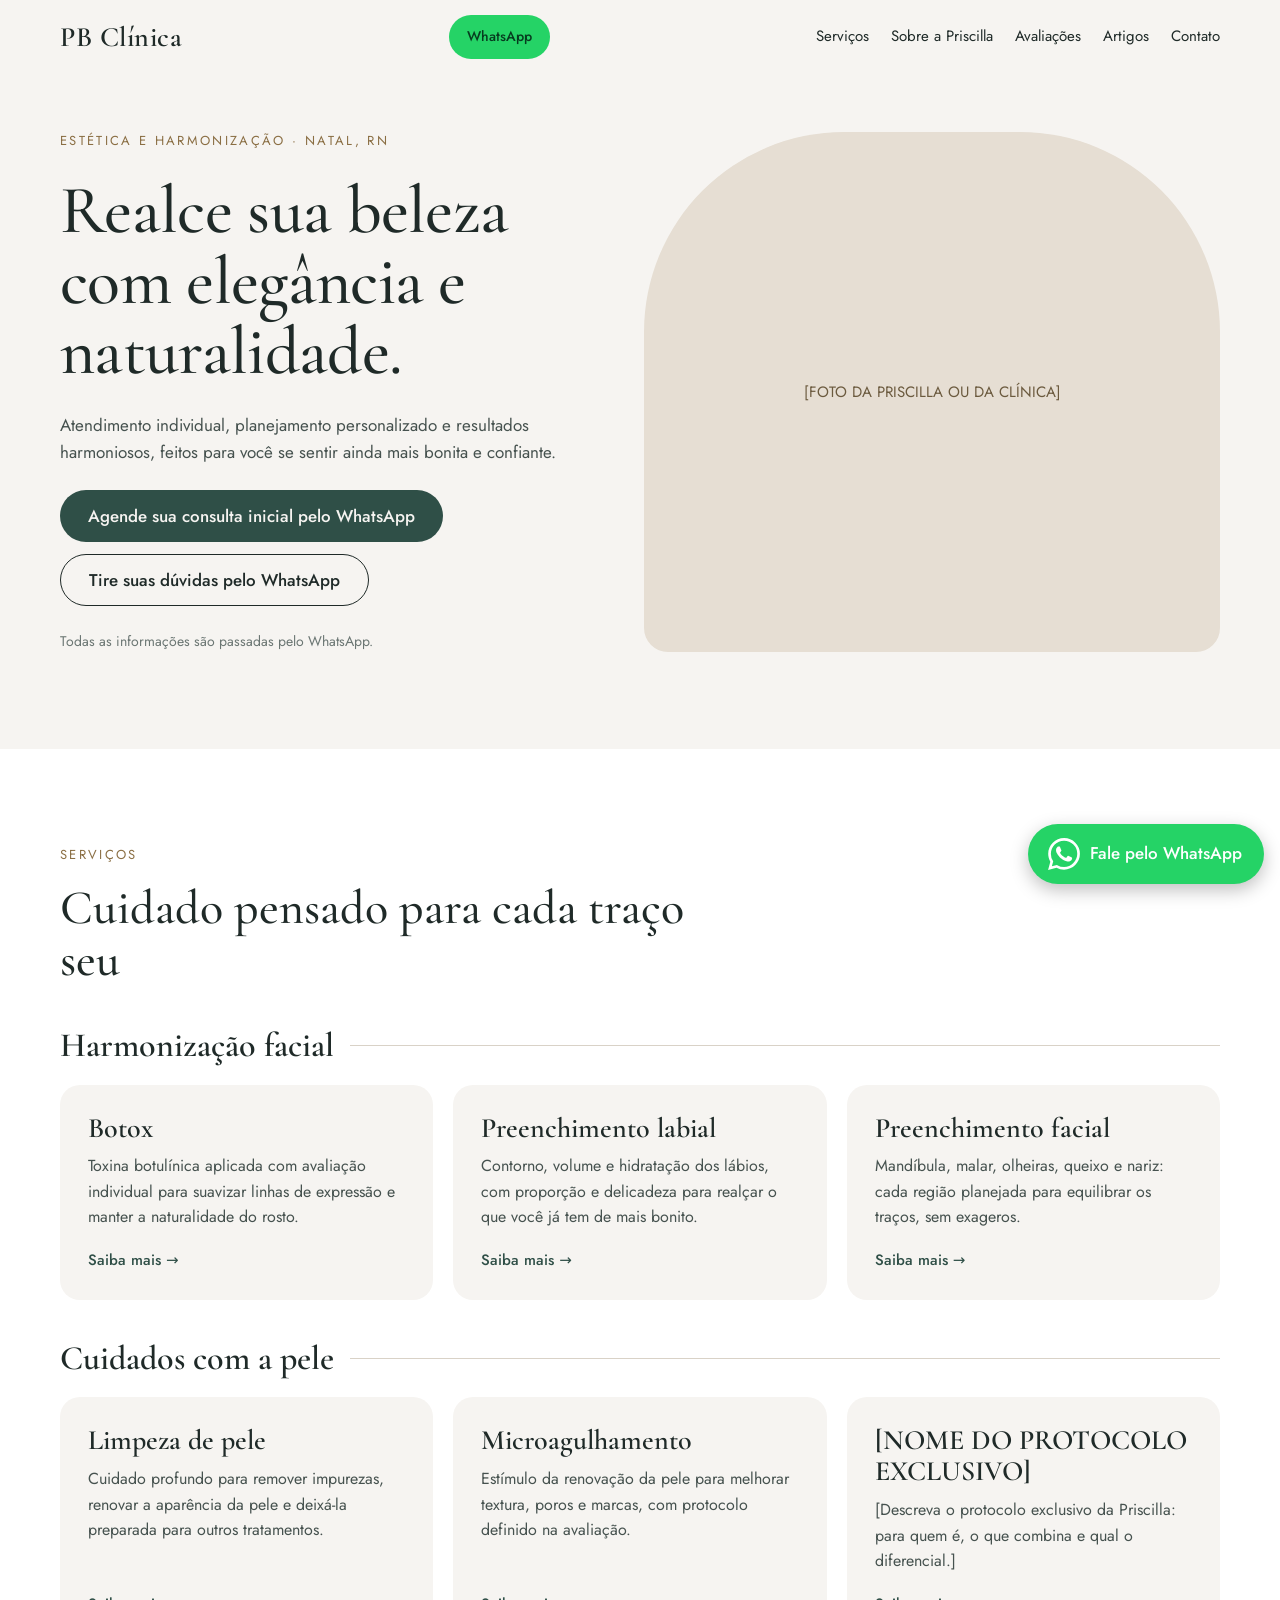
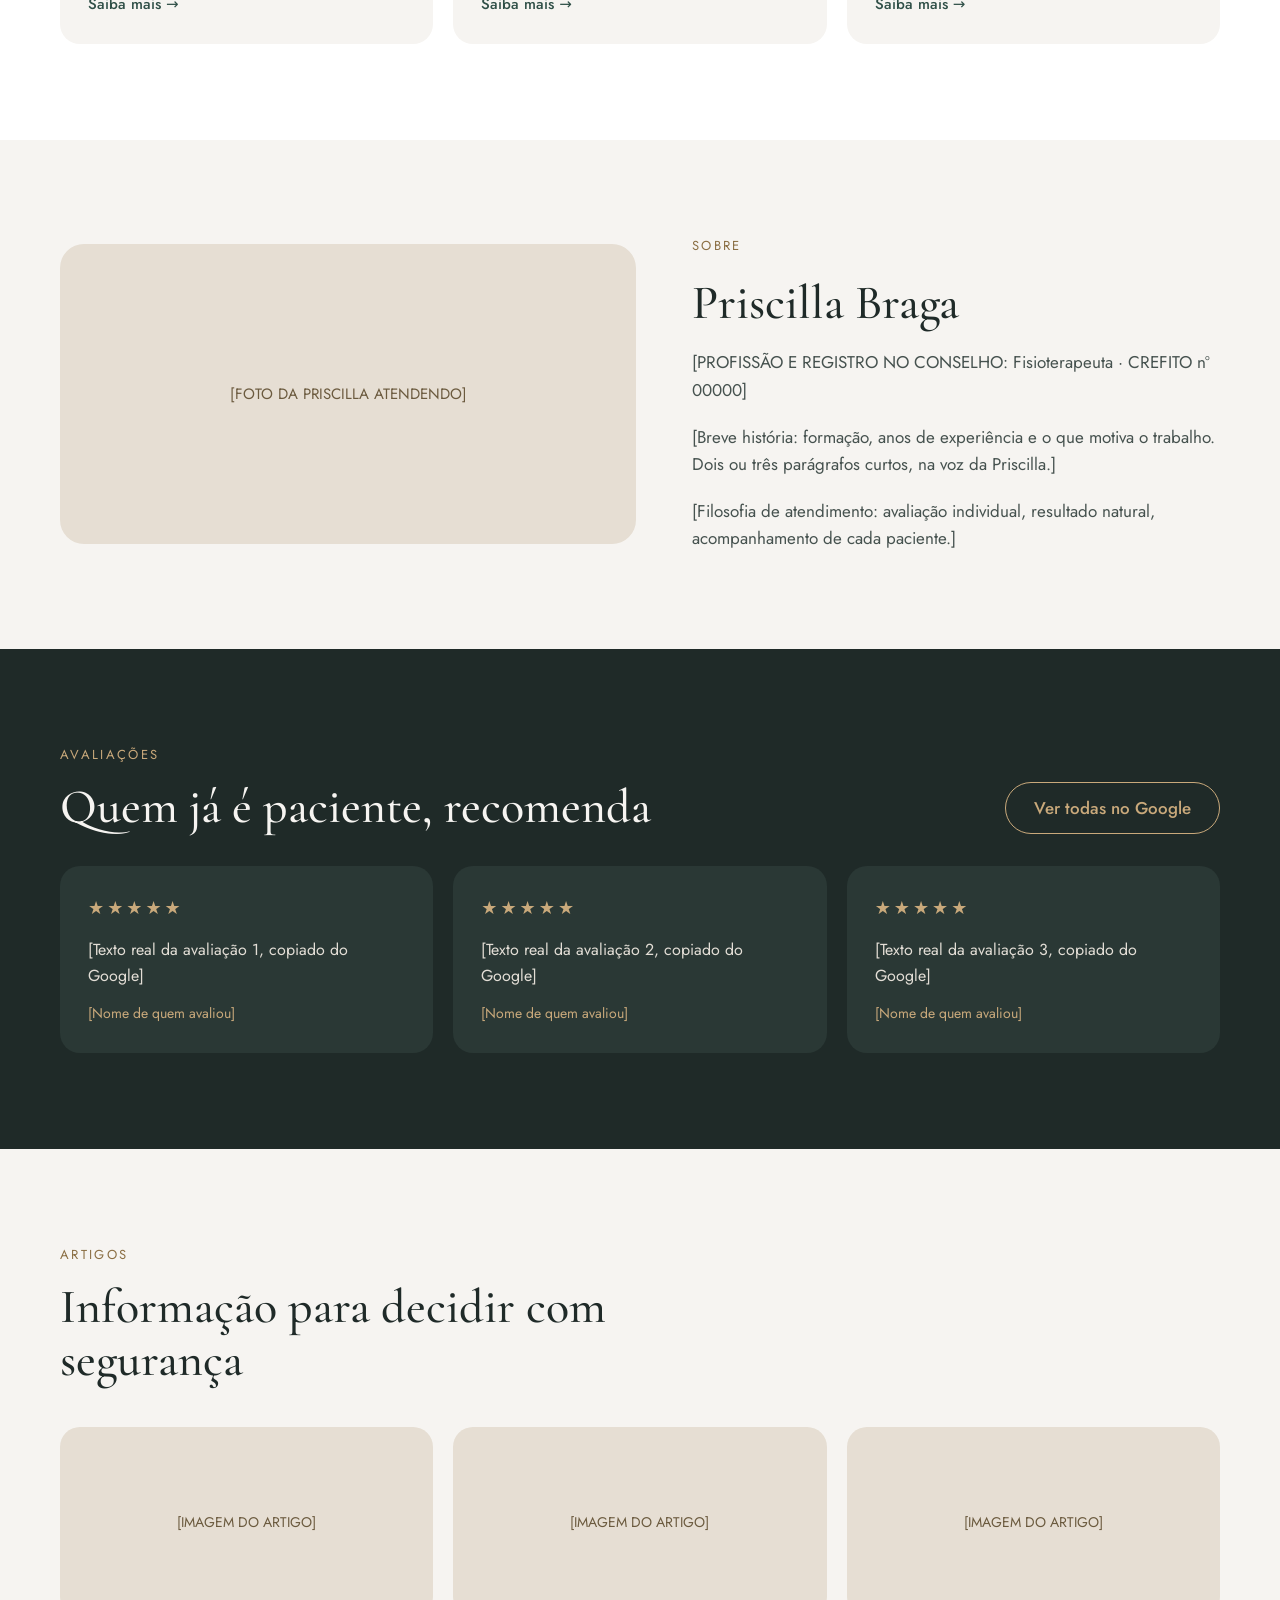
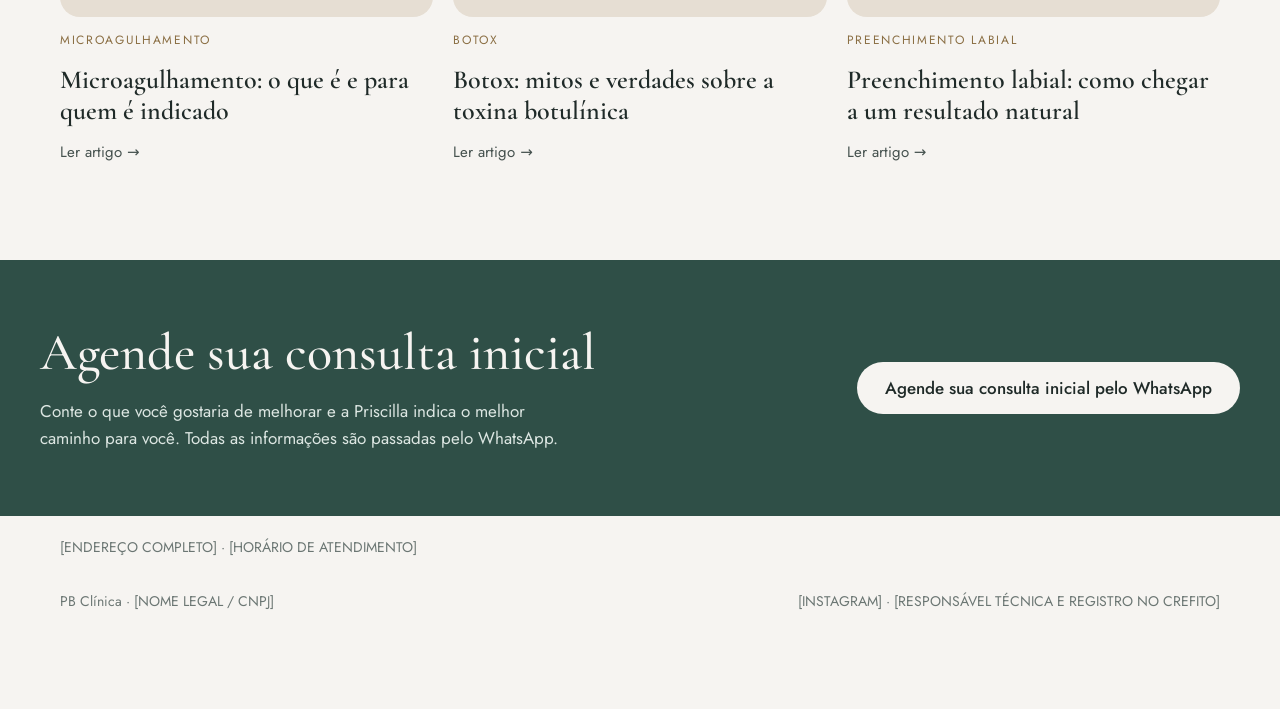
==== index.html @ 1fe09790 "Add files via upload" ====
<!doctype html>
<html lang="pt-BR">
<head>
<meta charset="utf-8">
<meta name="viewport" content="width=device-width, initial-scale=1">
<title>PB Clínica | Estética e harmonização</title>
<meta name="description" content="PB Clínica: botox, preenchimento labial, limpeza de pele, microagulhamento e protocolos exclusivos, com avaliação individual e resultados naturais.">
<meta name="robots" content="noindex, nofollow"><!-- REMOVER na hora de colocar o site no ar -->
<meta name="theme-color" content="#F6F4F1">
<link rel="preconnect" href="https://fonts.googleapis.com">
<link rel="preconnect" href="https://fonts.gstatic.com" crossorigin>
<link href="https://fonts.googleapis.com/css2?family=Cormorant+Garamond:wght@500;600&family=Jost:wght@400;500&display=swap" rel="stylesheet">
<link rel="stylesheet" href="style.css">
</head>
<body>
<header class="site-header"><div class="header-in">
<a class="logo" href="index.html">PB Clínica</a>
<a class="btn btn-wa header-wa" href="https://wa.me/5584987980008?text=Ol%C3%A1%21%20Vim%20pelo%20site%20da%20PB%20Cl%C3%ADnica%20e%20gostaria%20de%20saber%20mais%20sobre%20os%20procedimentos." target="_blank" rel="noopener">WhatsApp</a>
<nav class="nav" aria-label="Principal">
<a href="index.html#servicos">Serviços</a>
<a href="index.html#sobre">Sobre a Priscilla</a>
<a href="index.html#avaliacoes">Avaliações</a>
<a href="index.html#artigos">Artigos</a>
<a href="index.html#contato">Contato</a>
</nav>
</div></header>
<main>
<section class="hero" id="inicio"><div class="wrap hero-grid">
<div class="stack" style="gap:24px">
<div class="eyebrow">Estética e harmonização · Natal, RN</div>
<h1>Realce sua beleza com elegância e naturalidade.</h1>
<p class="lead">Atendimento individual, planejamento personalizado e resultados harmoniosos, feitos para você se sentir ainda mais bonita e confiante.</p>
<div class="btn-row">
<a class="btn btn-primary" href="https://wa.me/5584987980008?text=Ol%C3%A1%21%20Vim%20pelo%20site%20da%20PB%20Cl%C3%ADnica%20e%20gostaria%20de%20agendar%20minha%20consulta%20inicial." target="_blank" rel="noopener">Agende sua consulta inicial pelo WhatsApp</a>
<a class="btn btn-outline" href="https://wa.me/5584987980008?text=Ol%C3%A1%21%20Vim%20pelo%20site%20da%20PB%20Cl%C3%ADnica%20e%20gostaria%20de%20saber%20mais%20sobre%20os%20procedimentos." target="_blank" rel="noopener">Tire suas dúvidas pelo WhatsApp</a>
</div>
<p class="note">Todas as informações são passadas pelo WhatsApp.</p>
</div>
<div class="photo photo-arch">[FOTO DA PRISCILLA OU DA CLÍNICA]</div>
</div></section>

<section class="section services" id="servicos"><div class="wrap">
<div class="stack" style="max-width:640px"><div class="eyebrow">Serviços</div><h2>Cuidado pensado para cada traço seu</h2></div>
<div class="group-title"><h3>Harmonização facial</h3><div class="rule"></div></div>
<div class="cards">
<a class="card" href="servico-botox.html"><h4>Botox</h4><p>Toxina botulínica aplicada com avaliação individual para suavizar linhas de expressão e manter a naturalidade do rosto.</p><span class="more">Saiba mais →</span></a>
<a class="card" href="servico-preenchimento-labial.html"><h4>Preenchimento labial</h4><p>Contorno, volume e hidratação dos lábios, com proporção e delicadeza para realçar o que você já tem de mais bonito.</p><span class="more">Saiba mais →</span></a>
<a class="card" href="servico-preenchimento-facial.html"><h4>Preenchimento facial</h4><p>Mandíbula, malar, olheiras, queixo e nariz: cada região planejada para equilibrar os traços, sem exageros.</p><span class="more">Saiba mais →</span></a>
</div>
<div class="group-title"><h3>Cuidados com a pele</h3><div class="rule"></div></div>
<div class="cards">
<a class="card" href="servico-limpeza-de-pele.html"><h4>Limpeza de pele</h4><p>Cuidado profundo para remover impurezas, renovar a aparência da pele e deixá-la preparada para outros tratamentos.</p><span class="more">Saiba mais →</span></a>
<a class="card" href="servico-microagulhamento.html"><h4>Microagulhamento</h4><p>Estímulo da renovação da pele para melhorar textura, poros e marcas, com protocolo definido na avaliação.</p><span class="more">Saiba mais →</span></a>
<a class="card" href="servico-protocolos-exclusivos.html"><h4>[NOME DO PROTOCOLO EXCLUSIVO]</h4><p>[Descreva o protocolo exclusivo da Priscilla: para quem é, o que combina e qual o diferencial.]</p><span class="more">Saiba mais →</span></a>
</div>
</div></section>

<section class="section about" id="sobre"><div class="wrap about-grid">
<div class="photo photo-box">[FOTO DA PRISCILLA ATENDENDO]</div>
<div class="stack" style="gap:20px">
<div class="eyebrow">Sobre</div>
<h2>Priscilla Braga</h2>
<p>[PROFISSÃO E REGISTRO NO CONSELHO: Fisioterapeuta · CREFITO nº 00000]</p>
<p>[Breve história: formação, anos de experiência e o que motiva o trabalho. Dois ou três parágrafos curtos, na voz da Priscilla.]</p>
<p>[Filosofia de atendimento: avaliação individual, resultado natural, acompanhamento de cada paciente.]</p>
</div>
</div></section>

<section class="section reviews" id="avaliacoes"><div class="wrap">
<div class="rev-head">
<div class="stack" style="max-width:640px"><div class="eyebrow">Avaliações</div><h2>Quem já é paciente, recomenda</h2></div>
<a class="btn btn-gold" href="[LINK DO PERFIL NO GOOGLE]" target="_blank" rel="noopener">Ver todas no Google</a>
</div>
<div class="cards">
<div class="review"><div class="stars" role="img" aria-label="Cinco estrelas">★★★★★</div><p>[Texto real da avaliação 1, copiado do Google]</p><div class="who">[Nome de quem avaliou]</div></div>
<div class="review"><div class="stars" role="img" aria-label="Cinco estrelas">★★★★★</div><p>[Texto real da avaliação 2, copiado do Google]</p><div class="who">[Nome de quem avaliou]</div></div>
<div class="review"><div class="stars" role="img" aria-label="Cinco estrelas">★★★★★</div><p>[Texto real da avaliação 3, copiado do Google]</p><div class="who">[Nome de quem avaliou]</div></div>
</div></div></section>

<section class="section" id="artigos"><div class="wrap">
<div class="stack" style="max-width:640px;margin-bottom:40px"><div class="eyebrow">Artigos</div><h2>Informação para decidir com segurança</h2></div>
<div class="cards">
<a class="article-card" href="artigo-microagulhamento-o-que-e.html"><div class="thumb">[IMAGEM DO ARTIGO]</div><div class="tag">Microagulhamento</div><h3>Microagulhamento: o que é e para quem é indicado</h3><span class="read">Ler artigo →</span></a>
<a class="article-card" href="artigo-botox-mitos-e-verdades.html"><div class="thumb">[IMAGEM DO ARTIGO]</div><div class="tag">Botox</div><h3>Botox: mitos e verdades sobre a toxina botulínica</h3><span class="read">Ler artigo →</span></a>
<a class="article-card" href="artigo-preenchimento-labial-natural.html"><div class="thumb">[IMAGEM DO ARTIGO]</div><div class="tag">Preenchimento labial</div><h3>Preenchimento labial: como chegar a um resultado natural</h3><span class="read">Ler artigo →</span></a>
</div></div></section>
<section class="cta" id="contato"><div class="wrap cta-in">
<div class="stack"><h2>Agende sua consulta inicial</h2><p>Conte o que você gostaria de melhorar e a Priscilla indica o melhor caminho para você. Todas as informações são passadas pelo WhatsApp.</p></div>
<div class="btn-row"><a class="btn btn-light" href="https://wa.me/5584987980008?text=Ol%C3%A1%21%20Vim%20pelo%20site%20da%20PB%20Cl%C3%ADnica%20e%20gostaria%20de%20agendar%20minha%20consulta%20inicial." target="_blank" rel="noopener">Agende sua consulta inicial pelo WhatsApp</a></div>
</div></section>
<div class="wrap" style="padding-top:20px;color:var(--soft);font-size:14px">[ENDEREÇO COMPLETO] · [HORÁRIO DE ATENDIMENTO]</div>
</main>
<footer class="site-footer"><div class="wrap footer-in">
<div>PB Clínica · [NOME LEGAL / CNPJ]</div>
<div>[INSTAGRAM] · [RESPONSÁVEL TÉCNICA E REGISTRO NO CREFITO]</div>
</div></footer>
<a class="wa-float" href="https://wa.me/5584987980008?text=Ol%C3%A1%21%20Vim%20pelo%20site%20da%20PB%20Cl%C3%ADnica%20e%20gostaria%20de%20saber%20mais%20sobre%20os%20procedimentos." target="_blank" rel="noopener" aria-label="Falar com a PB Clínica pelo WhatsApp"><svg viewBox="0 0 24 24" aria-hidden="true"><path d="M17.472 14.382c-.297-.149-1.758-.867-2.03-.967-.273-.099-.471-.148-.67.15-.197.297-.767.966-.94 1.164-.173.199-.347.223-.644.075-.297-.15-1.255-.463-2.39-1.475-.883-.788-1.48-1.761-1.653-2.059-.173-.297-.018-.458.13-.606.134-.133.298-.347.446-.52.149-.174.198-.298.298-.497.099-.198.05-.371-.025-.52-.075-.149-.669-1.612-.916-2.207-.242-.579-.487-.5-.669-.51-.173-.008-.371-.01-.57-.01-.198 0-.52.074-.792.372-.272.297-1.04 1.016-1.04 2.479 0 1.462 1.065 2.875 1.213 3.074.149.198 2.096 3.2 5.077 4.487.709.306 1.262.489 1.694.625.712.227 1.36.195 1.871.118.571-.085 1.758-.719 2.006-1.413.248-.694.248-1.289.173-1.413-.074-.124-.272-.198-.57-.347m-5.421 7.403h-.004a9.87 9.87 0 01-5.031-1.378l-.361-.214-3.741.982.998-3.648-.235-.374a9.86 9.86 0 01-1.51-5.26c.001-5.45 4.436-9.884 9.888-9.884 2.64 0 5.122 1.03 6.988 2.898a9.825 9.825 0 012.893 6.994c-.003 5.45-4.437 9.884-9.885 9.884m8.413-18.297A11.815 11.815 0 0012.05 0C5.495 0 .16 5.335.157 11.892c0 2.096.547 4.142 1.588 5.945L.057 24l6.305-1.654a11.882 11.882 0 005.683 1.448h.005c6.554 0 11.89-5.335 11.893-11.893a11.821 11.821 0 00-3.48-8.413Z"/></svg><span class="wa-label">Fale pelo WhatsApp</span></a>
</body>
</html>
---- style.css ----
:root{
  --bg:#F6F4F1; --ink:#1F2A28; --muted:#46524F; --soft:#6B7673;
  --gold:#8A6E43; --gold-light:#C9A97B; --sand:#E6DED3; --line:#D9D2C7;
  --white:#FFFFFF; --brand:#2F4F47; --dark:#1F2A28; --wa:#25D366; --wa-dark:#128C7E;
  --serif:'Cormorant Garamond',Georgia,serif; --sans:'Jost',system-ui,sans-serif;
}
*{box-sizing:border-box}
html{scroll-behavior:smooth;-webkit-text-size-adjust:100%}
body{margin:0;background:var(--bg);color:var(--ink);font-family:var(--sans);font-size:17px;line-height:1.6}
a{color:inherit;text-decoration:none}
a:hover{opacity:.8}
img{max-width:100%;display:block}
h1,h2,h3,h4{font-family:var(--serif);font-weight:500;margin:0;line-height:1.1}
p{margin:0}
.wrap{max-width:1200px;margin:0 auto;padding:0 20px}
.eyebrow{font-size:13px;letter-spacing:.18em;text-transform:uppercase;color:var(--gold)}
.section{padding:64px 0}
.section h2{font-size:clamp(34px,6vw,48px)}
.stack{display:flex;flex-direction:column;gap:16px}

/* Botões */
.btn{display:inline-flex;align-items:center;justify-content:center;min-height:52px;padding:14px 28px;border-radius:999px;font-weight:500;text-align:center;line-height:1.25}
.btn-primary{background:var(--brand);color:var(--bg)}
.btn-outline{border:1px solid var(--ink)}
.btn-light{background:var(--bg);color:var(--ink)}
.btn-wa{background:var(--wa);color:#073B1F}
.btn-row{display:flex;flex-wrap:wrap;gap:12px}
.btn-row .btn{flex:1 1 240px}

/* Cabeçalho */
.site-header{position:sticky;top:0;z-index:20;background:rgba(246,244,241,.94);backdrop-filter:blur(6px);border-bottom:1px solid transparent}
.header-in{display:flex;flex-wrap:wrap;align-items:center;justify-content:space-between;gap:6px 24px;padding:14px 20px;max-width:1200px;margin:0 auto}
.logo{font-family:var(--serif);font-size:28px;font-weight:600;letter-spacing:.02em}
.nav{display:flex;gap:4px 22px;font-size:15px;overflow-x:auto;white-space:nowrap;width:100%;order:3;padding-bottom:2px}
.nav a{padding:10px 0;display:inline-block}
.header-wa{font-size:14px;min-height:44px;padding:10px 18px}

/* Hero */
.hero{padding:32px 0 64px}
.hero-grid{display:flex;flex-direction:column;gap:36px}
.hero h1{font-size:clamp(42px,10vw,68px);line-height:1.04;letter-spacing:-.01em}
.hero p.lead{color:var(--muted);max-width:520px}
.hero .note{font-size:14px;color:var(--soft)}
.photo{background:var(--sand);color:#6B5A3E;display:flex;align-items:center;justify-content:center;text-align:center;padding:24px;font-size:15px}
.photo-arch{border-radius:200px 200px 24px 24px;min-height:360px}
.photo-box{border-radius:24px;min-height:300px}

/* Serviços */
.services{background:var(--white)}
.group-title{display:flex;align-items:center;gap:16px;margin:40px 0 20px}
.group-title h3{font-size:clamp(26px,5vw,34px);font-weight:600;white-space:nowrap}
.group-title .rule{flex:1;height:1px;background:var(--line)}
.cards{display:grid;grid-template-columns:repeat(auto-fit,minmax(270px,1fr));gap:20px}
.card{background:var(--bg);border-radius:20px;padding:28px;display:flex;flex-direction:column;gap:10px}
.card h4{font-size:28px;font-weight:600}
.card p{color:var(--muted);font-size:16px}
.card .more{margin-top:auto;padding-top:8px;color:var(--brand);font-weight:500;font-size:15px}

/* Sobre */
.about-grid{display:flex;flex-direction:column;gap:32px}
.about p{color:var(--muted)}

/* Avaliações */
.reviews{background:var(--dark);color:var(--bg)}
.reviews .eyebrow{color:var(--gold-light)}
.review{background:#2A3835;border-radius:20px;padding:28px;display:flex;flex-direction:column;gap:14px}
.review p{color:#E3DED6;font-size:16px}
.review .who{font-size:14px;color:var(--gold-light)}
.stars{color:var(--gold-light);letter-spacing:3px;font-size:18px}
.reviews .btn-gold{border:1px solid var(--gold-light);color:var(--gold-light)}
.rev-head{display:flex;flex-wrap:wrap;gap:16px 32px;align-items:flex-end;justify-content:space-between;margin-bottom:32px}

/* Artigos */
.article-card{display:flex;flex-direction:column;gap:14px}
.article-card .thumb{height:190px;border-radius:20px;background:var(--sand);display:flex;align-items:center;justify-content:center;color:#6B5A3E;font-size:14px}
.article-card .tag{font-size:12px;letter-spacing:.14em;text-transform:uppercase;color:var(--gold)}
.article-card h3{font-size:26px;font-weight:600;line-height:1.2}
.article-card .read{font-size:15px;color:var(--muted)}

/* CTA final */
.cta{background:var(--brand);color:var(--bg)}
.cta h2{font-size:clamp(36px,7vw,52px)}
.cta p{color:#DCE6E2;max-width:520px}
.cta-in{display:flex;flex-direction:column;gap:24px;padding:64px 0}

/* Páginas internas */
.crumbs{font-size:14px;color:var(--soft);display:flex;flex-wrap:wrap;gap:6px 8px;padding-top:8px}
.page-hero{padding:16px 0 56px}
.page-hero h1{font-size:clamp(44px,11vw,68px);line-height:1.04}
.two-col{display:flex;flex-direction:column;gap:40px}
.two-col h2{font-size:clamp(30px,6vw,42px);margin-bottom:16px}
.two-col p{color:var(--muted)}
.bullets{list-style:none;padding:0;margin:0;display:flex;flex-direction:column;gap:12px;color:var(--muted)}
.bullets li{display:flex;gap:12px}
.bullets li::before{content:"";flex:none;width:8px;height:8px;border-radius:99px;background:var(--gold-light);margin-top:11px}
.steps{display:grid;grid-template-columns:repeat(auto-fit,minmax(230px,1fr));gap:20px}
.step{background:var(--white);border-radius:20px;padding:26px}
.step .n{font-family:var(--serif);font-size:36px;font-weight:600;color:var(--gold)}
.step .t{font-weight:500}
.step .d{font-size:15px;color:var(--muted)}
.faq{max-width:860px}
.faq details{border-top:1px solid var(--line);padding:18px 0}
.faq summary{cursor:pointer;font-weight:500;min-height:44px;display:flex;align-items:center}
.faq details p{color:var(--muted);font-size:16px;padding-bottom:6px}
.white{background:var(--white)}

/* Artigo */
.post{max-width:760px;margin:0 auto;padding:24px 20px 64px;display:flex;flex-direction:column;gap:22px}
.post h1{font-size:clamp(38px,8vw,56px);line-height:1.08}
.post h2{font-size:clamp(28px,5.5vw,34px);font-weight:600;margin-top:12px}
.post p{color:var(--muted)}
.post .meta{font-size:15px;color:var(--soft)}
.post .cover{height:300px;border-radius:24px;background:var(--sand);display:flex;align-items:center;justify-content:center;color:#6B5A3E}
.post .cta-box{margin-top:16px;background:var(--brand);color:var(--bg);border-radius:24px;padding:30px;display:flex;flex-direction:column;gap:18px}
.post .cta-box .big{font-family:var(--serif);font-size:30px;line-height:1.15;font-weight:500}
.post .cta-box p{color:#DCE6E2}

/* Rodapé */
.site-footer{padding:32px 0 96px;font-size:14px;color:var(--soft)}
.footer-in{display:flex;flex-wrap:wrap;gap:8px 32px;justify-content:space-between}

/* Botão flutuante do WhatsApp */
.wa-float{position:fixed;right:max(16px,env(safe-area-inset-right));bottom:max(16px,env(safe-area-inset-bottom));z-index:50;display:flex;align-items:center;gap:10px;background:var(--wa);color:#fff;border-radius:999px;padding:0;height:60px;min-width:60px;justify-content:center;box-shadow:0 6px 18px rgba(0,0,0,.25)}
.wa-float svg{width:32px;height:32px;fill:#fff}
.wa-float .wa-label{display:none;font-weight:500;padding-right:22px}
.wa-float:hover{opacity:1;background:var(--wa-dark)}

@media (min-width:760px){
  .section{padding:96px 0}
  .header-in{flex-wrap:nowrap}
  .nav{width:auto;order:0;overflow:visible}
  .hero{padding:56px 0 96px}
  .hero-grid{flex-direction:row;align-items:center;gap:56px}
  .hero-grid>*{flex:1 1 0;min-width:0}
  .photo-arch{min-height:520px}
  .about-grid{flex-direction:row;align-items:center;gap:56px}
  .about-grid>*{flex:1 1 0;min-width:0}
  .two-col{flex-direction:row;gap:56px}
  .two-col>*{flex:1 1 0;min-width:0}
  .cta-in{flex-direction:row;align-items:center;justify-content:space-between}
  .btn-row .btn{flex:0 0 auto}
  .wa-float{padding-left:20px}
  .wa-float .wa-label{display:inline}
}
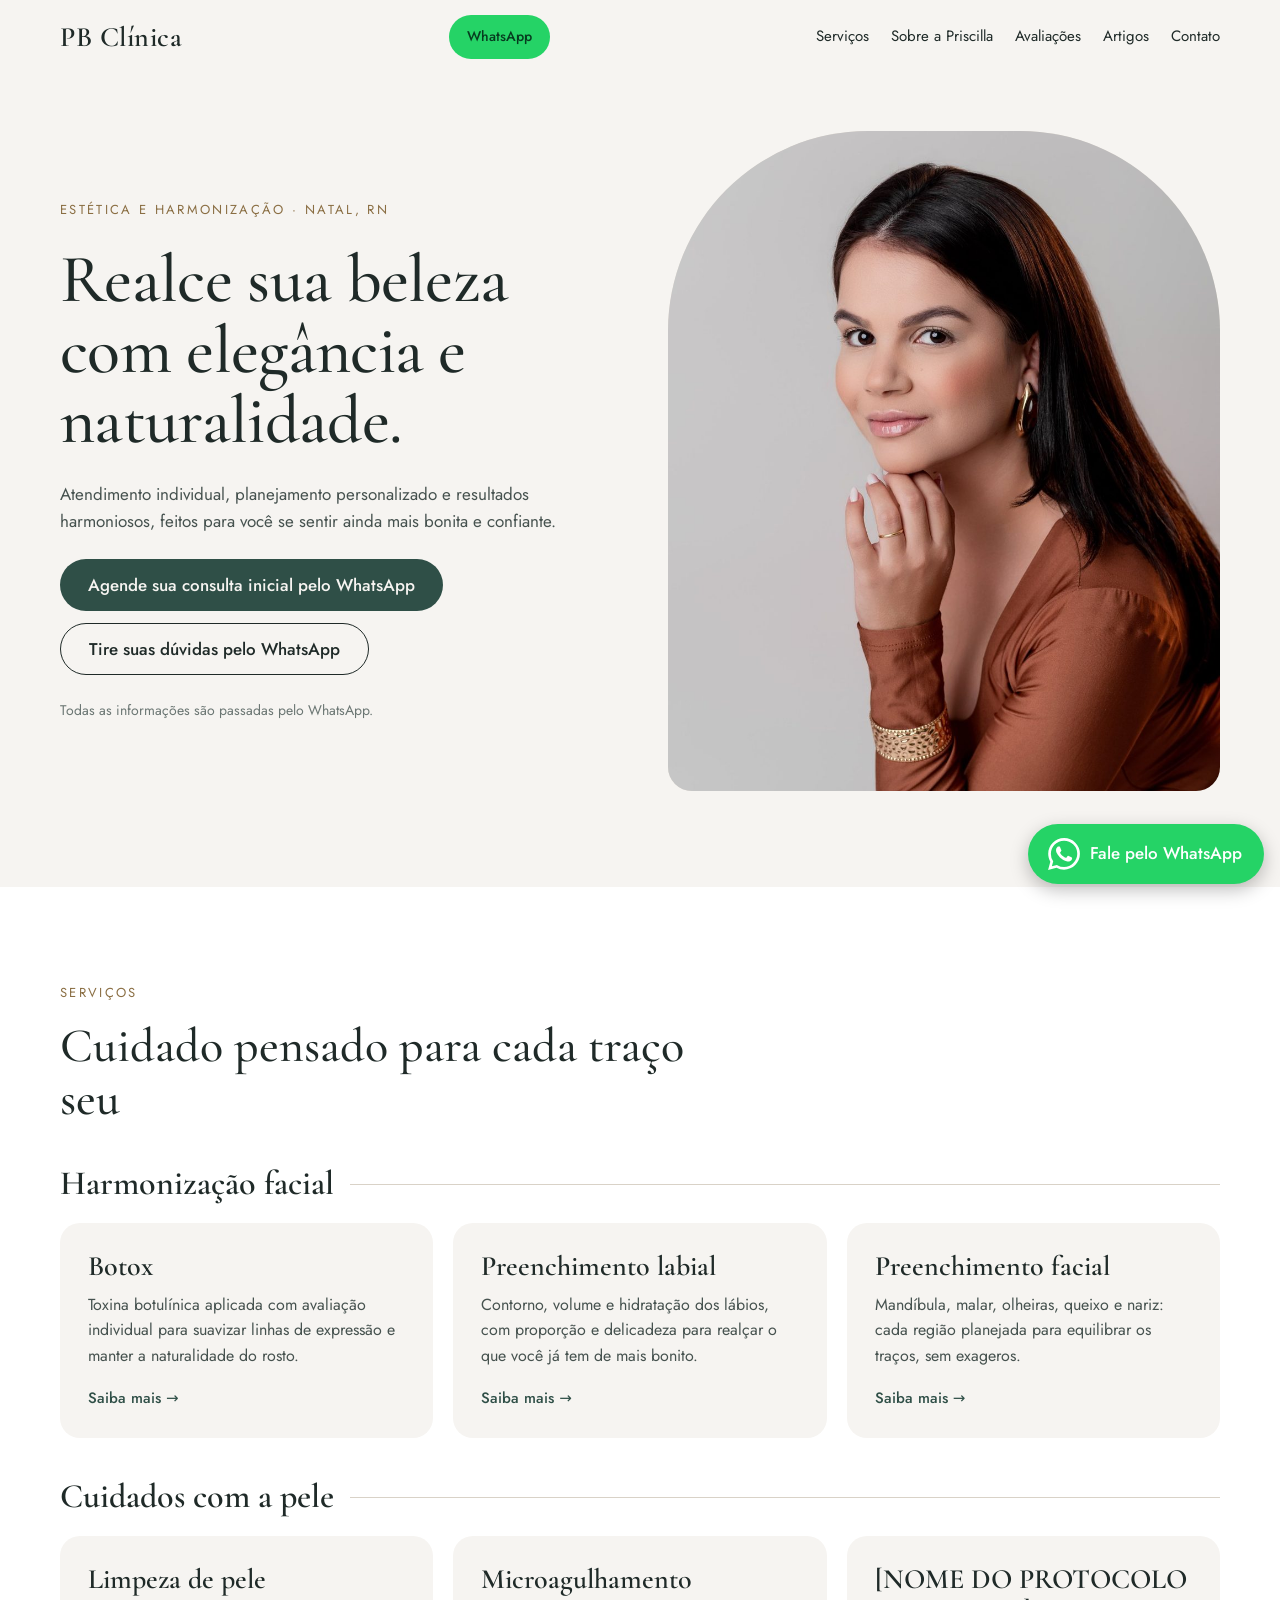
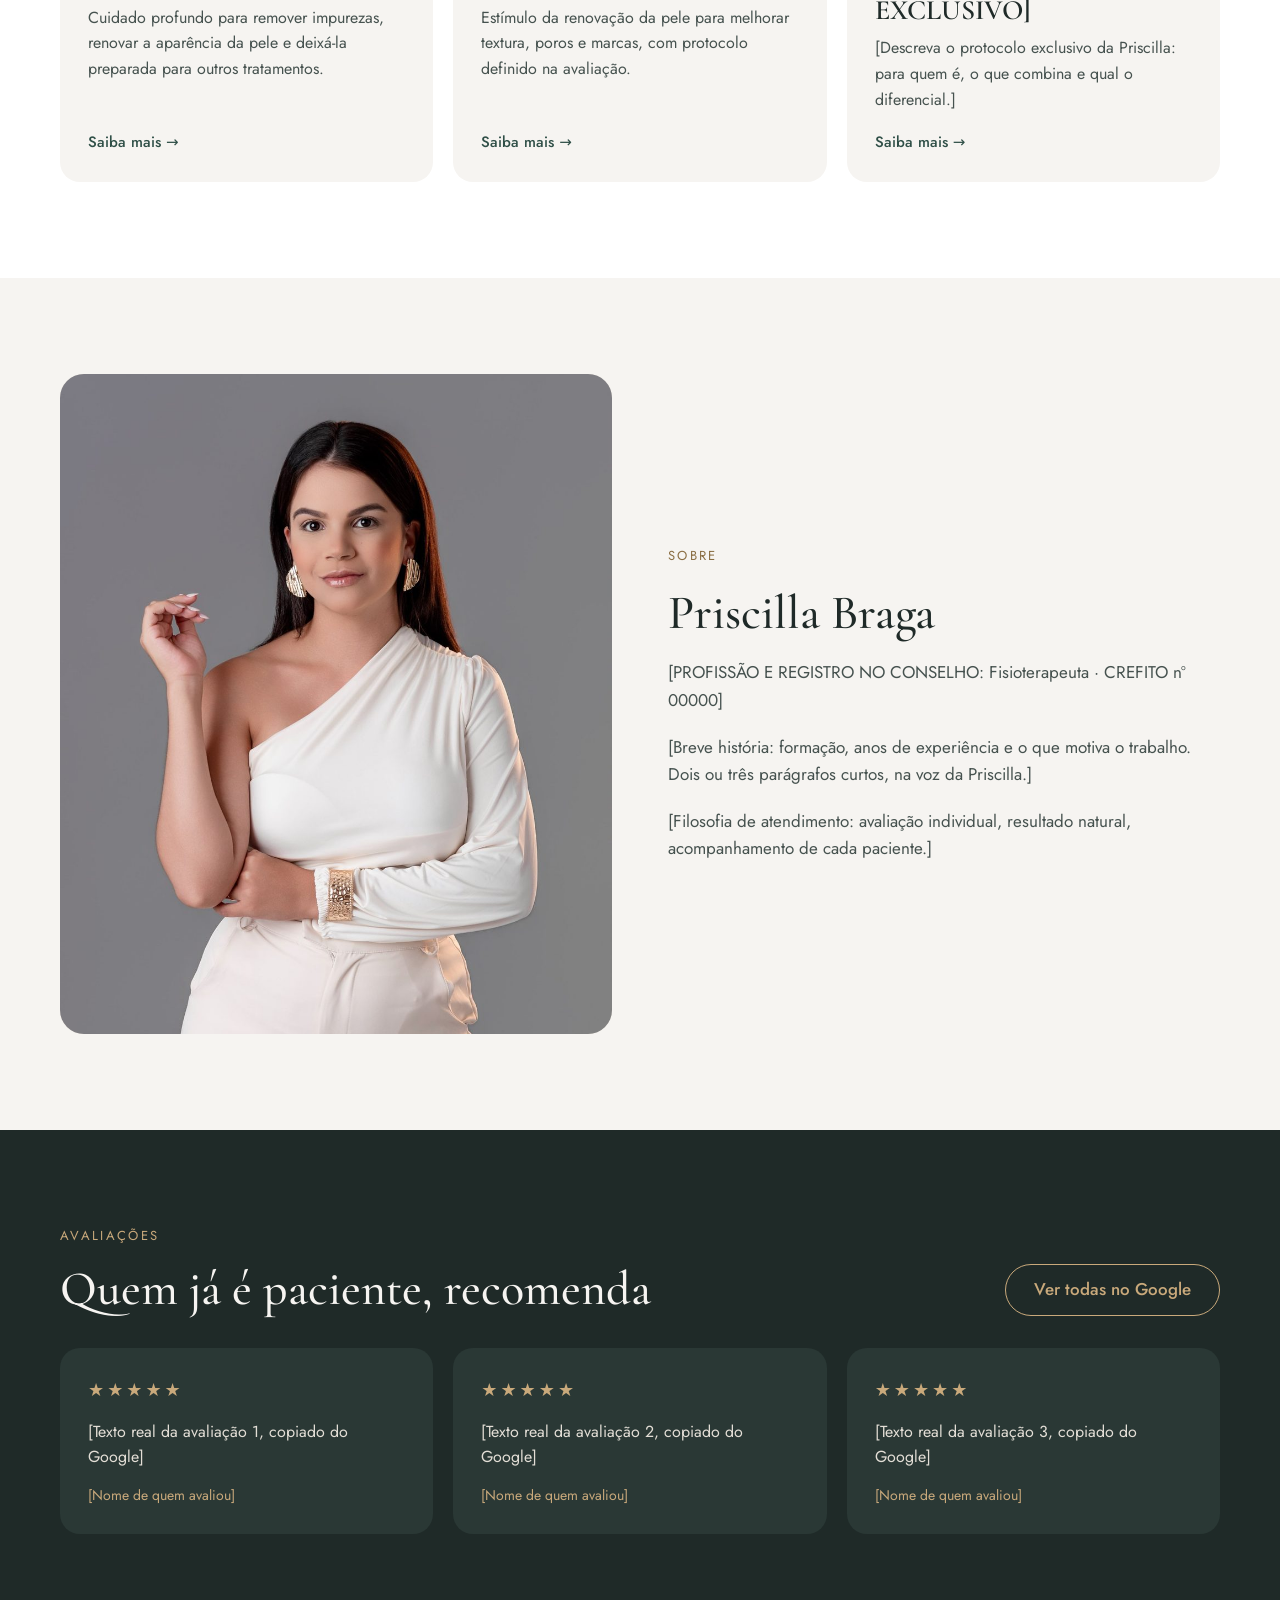
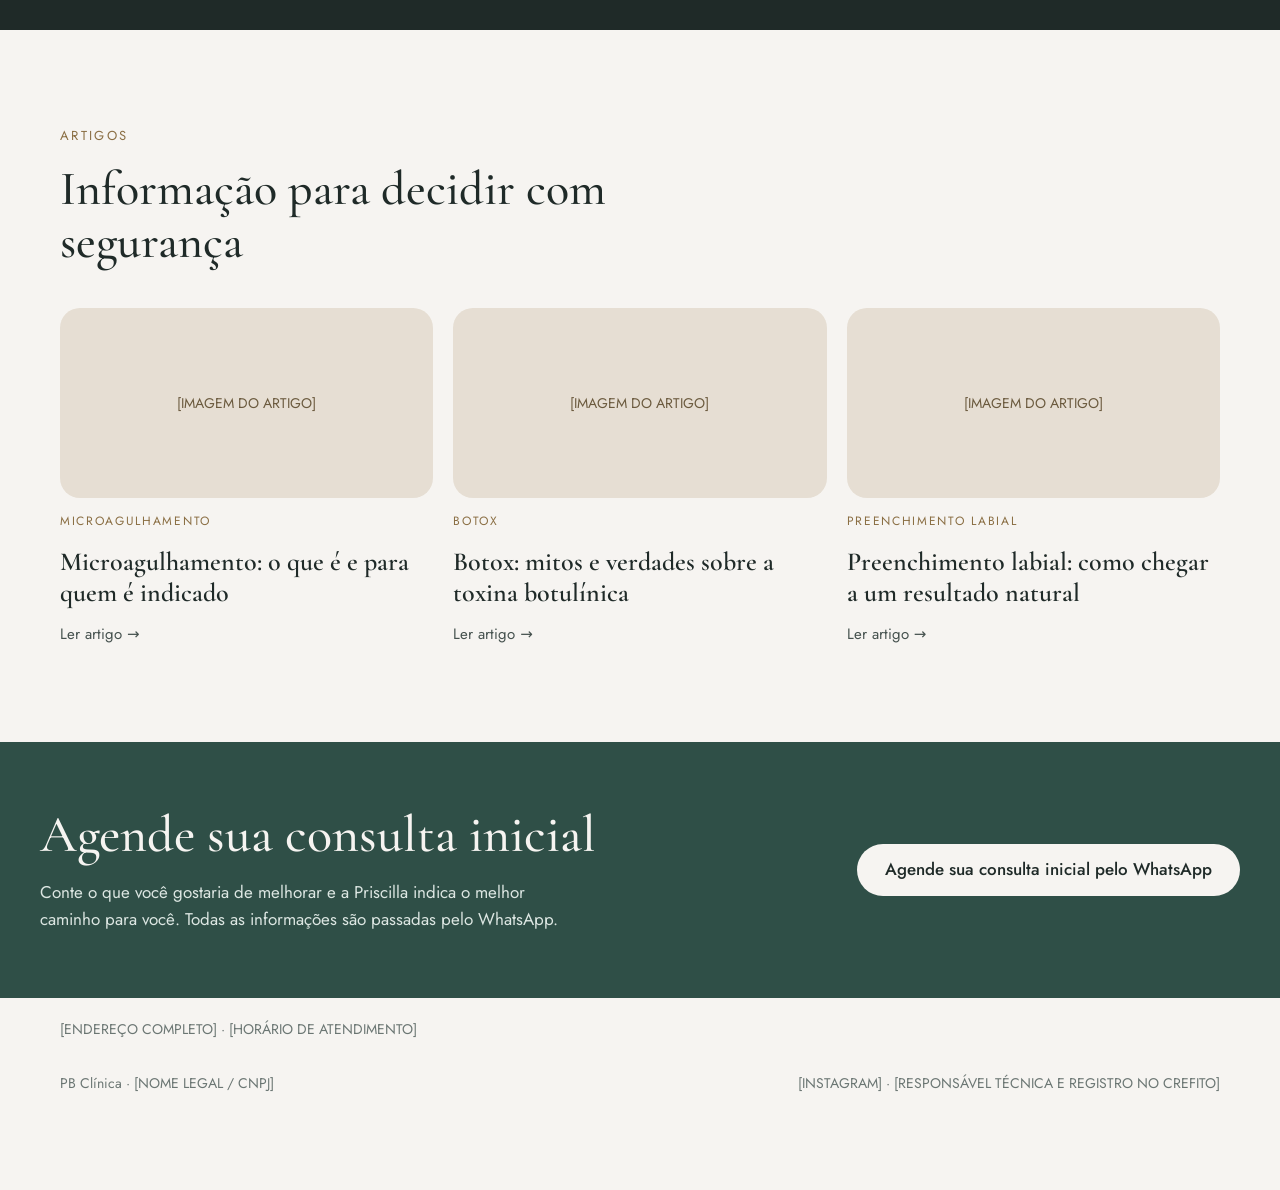
==== commit a7f8403c: "Add files via upload" ====
--- a/index.html
+++ b/index.html
@@ -36,7 +36,7 @@
 </div>
 <p class="note">Todas as informações são passadas pelo WhatsApp.</p>
 </div>
-<div class="photo photo-arch">[FOTO DA PRISCILLA OU DA CLÍNICA]</div>
+<div class="photo-img photo-arch"><img src="priscilla-inicio.jpg" alt="Priscilla Braga, da PB Clínica" width="1000" height="1498" style="object-position:50% 24%"></div>
 </div></section>
 
 <section class="section services" id="servicos"><div class="wrap">
@@ -56,7 +56,7 @@
 </div></section>
 
 <section class="section about" id="sobre"><div class="wrap about-grid">
-<div class="photo photo-box">[FOTO DA PRISCILLA ATENDENDO]</div>
+<div class="photo-img photo-box"><img src="priscilla-sobre.jpg" alt="Priscilla Braga" width="1000" height="1498" loading="lazy" style="object-position:50% 20%"></div>
 <div class="stack" style="gap:20px">
 <div class="eyebrow">Sobre</div>
 <h2>Priscilla Braga</h2>
--- a/style.css
+++ b/style.css
@@ -44,6 +44,8 @@
 .photo{background:var(--sand);color:#6B5A3E;display:flex;align-items:center;justify-content:center;text-align:center;padding:24px;font-size:15px}
 .photo-arch{border-radius:200px 200px 24px 24px;min-height:360px}
 .photo-box{border-radius:24px;min-height:300px}
+.photo-img{overflow:hidden;background:var(--sand);aspect-ratio:4/5;min-height:0;max-height:660px;width:100%}
+.photo-img img{width:100%;height:100%;object-fit:cover}
 
 /* Serviços */
 .services{background:var(--white)}
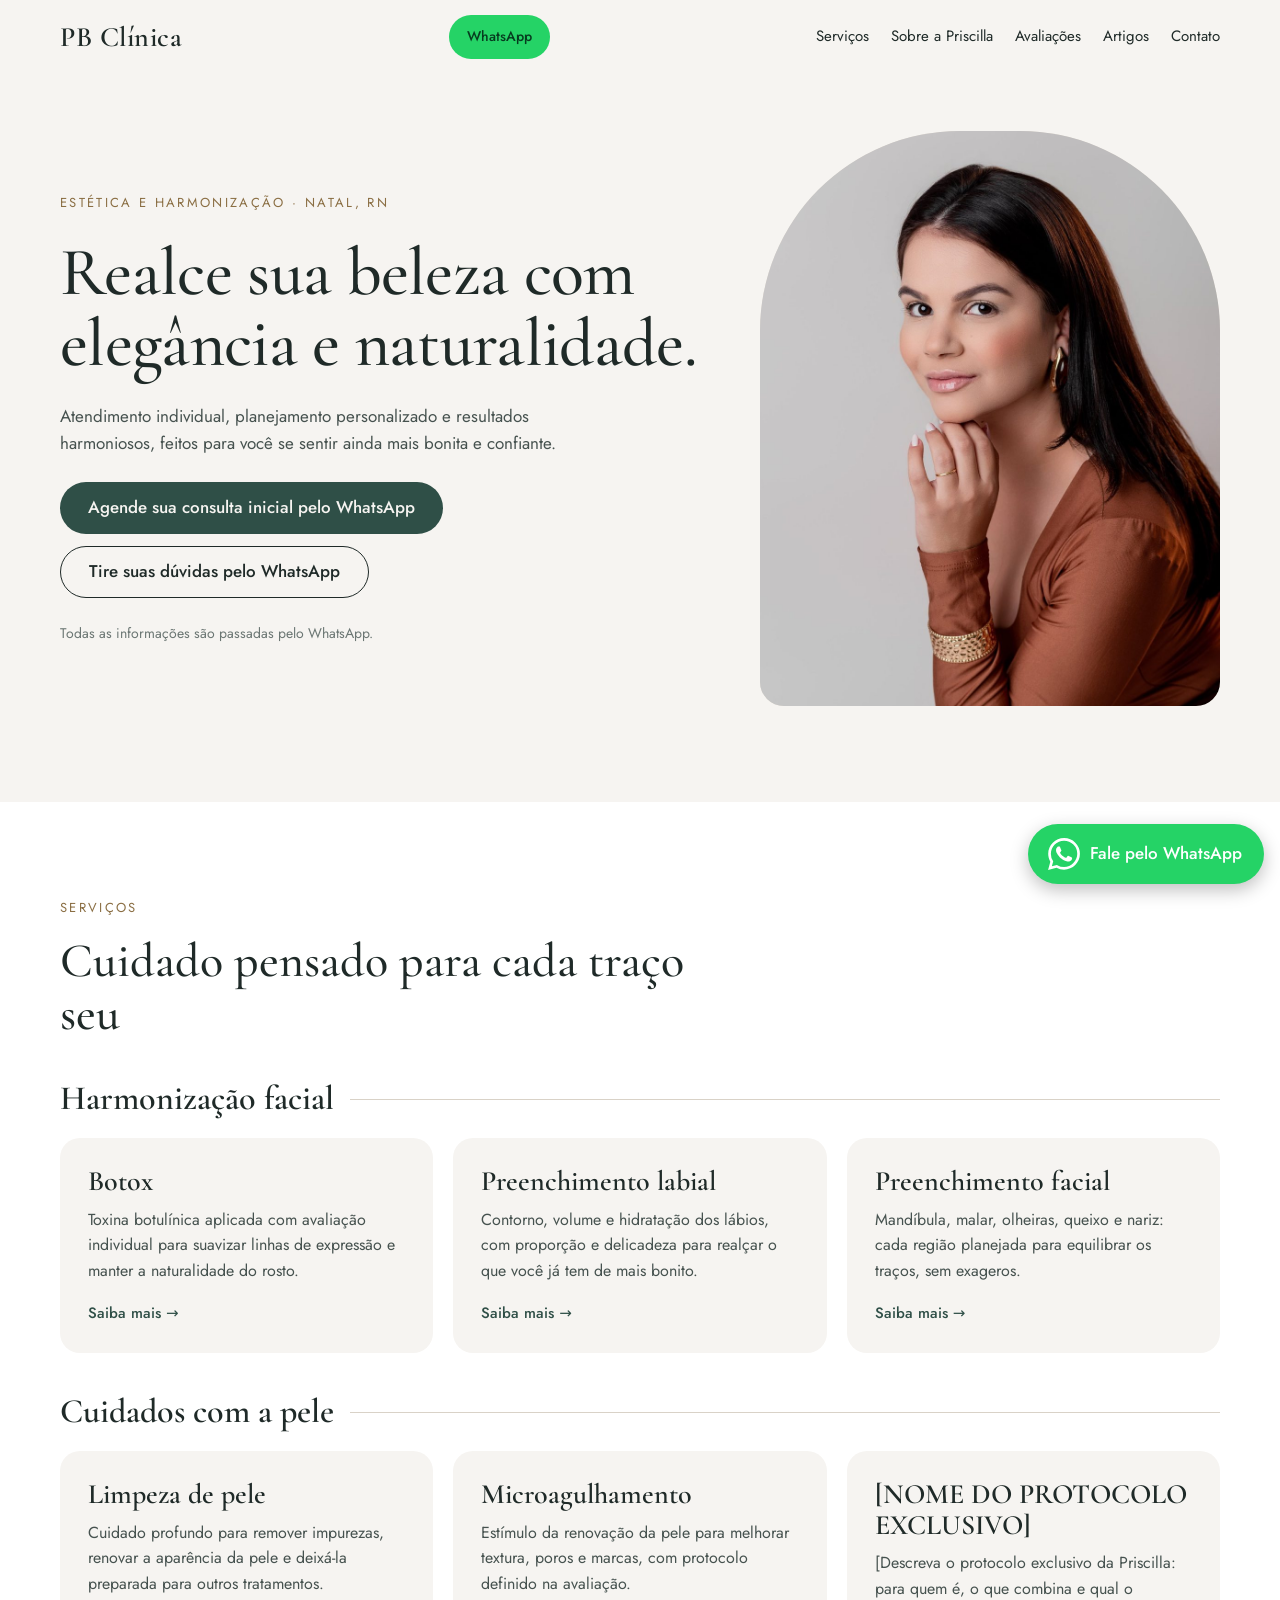
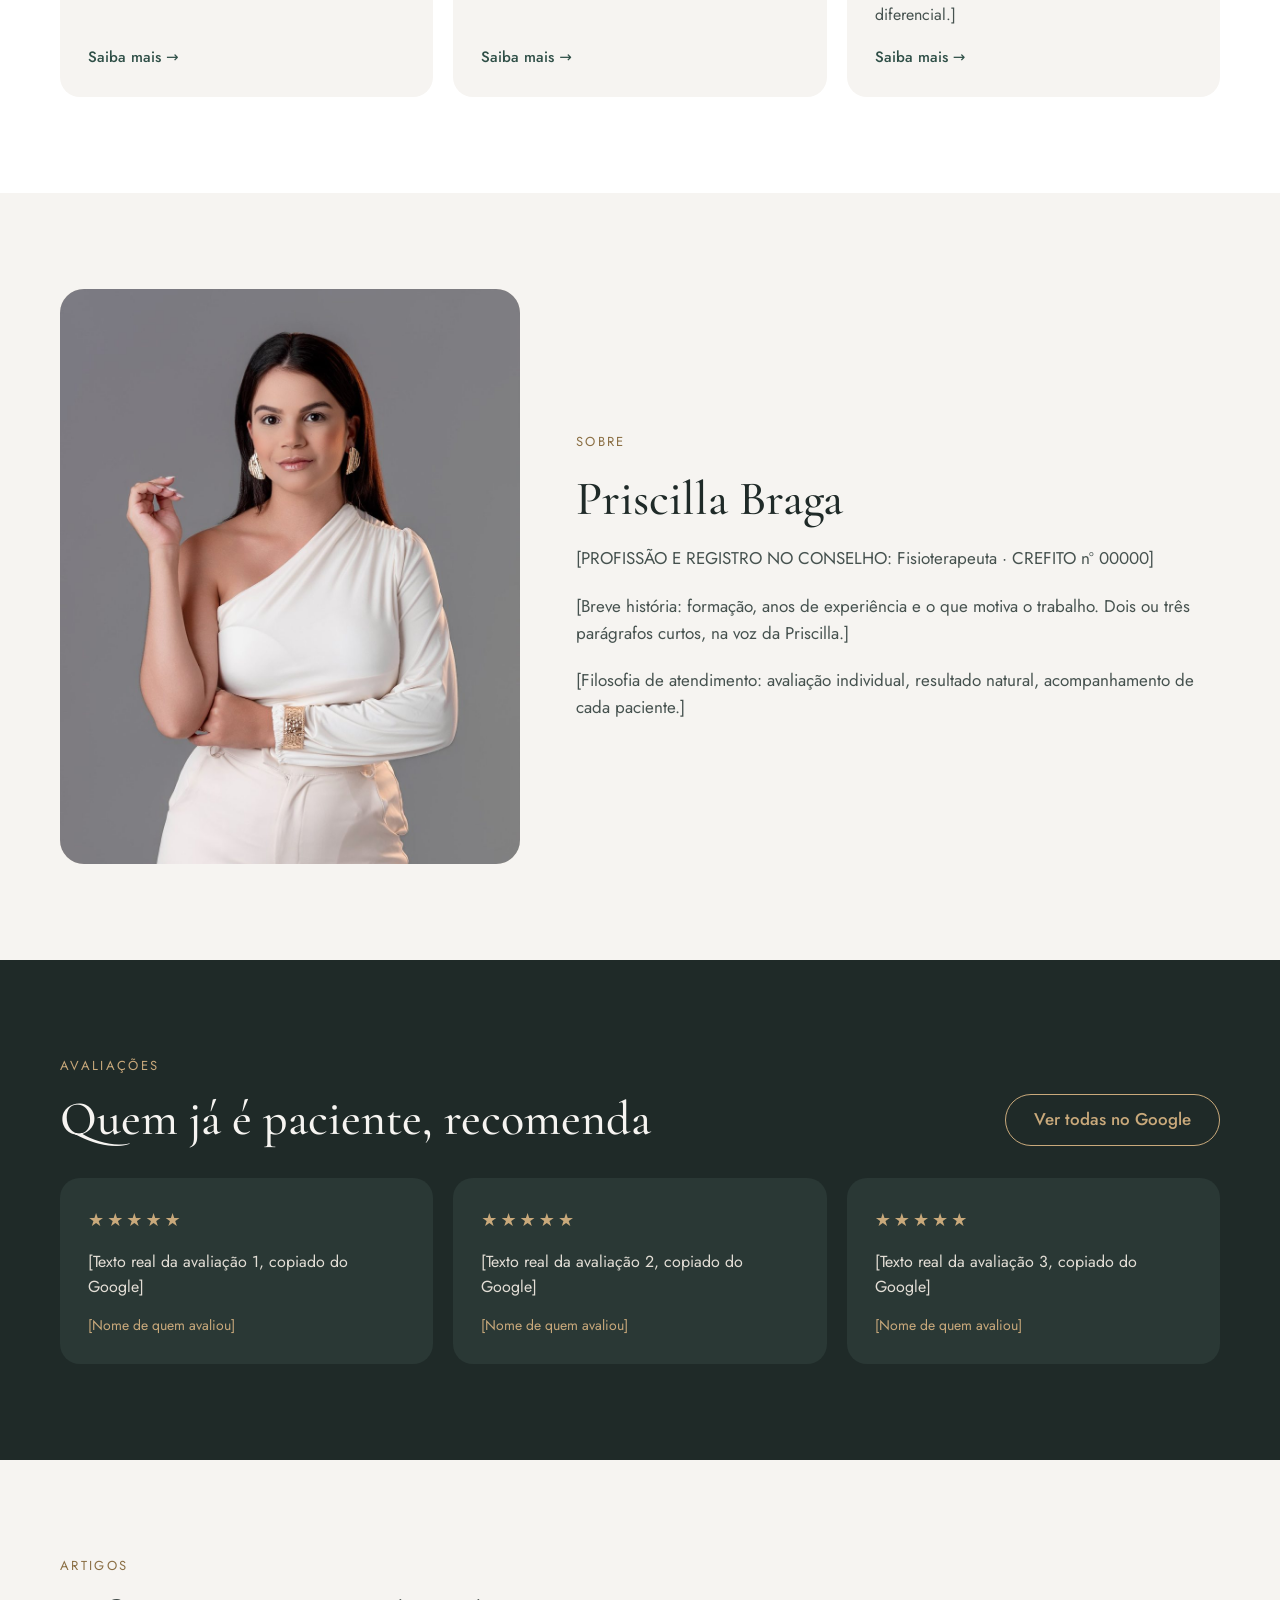
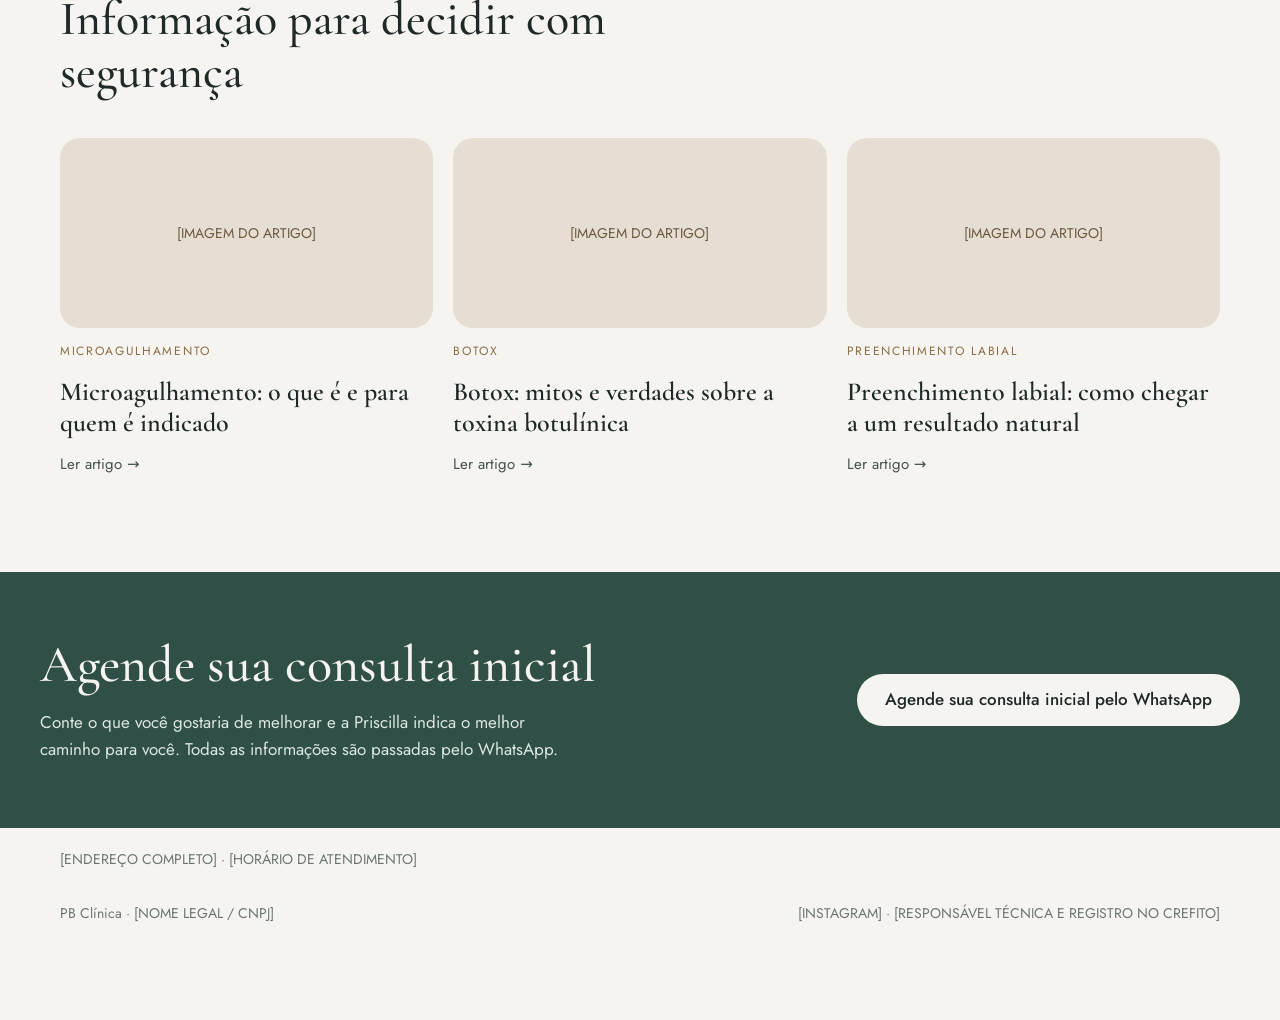
==== commit 22a28db7: "Add files via upload" ====
--- a/index.html
+++ b/index.html
@@ -10,7 +10,7 @@
 <link rel="preconnect" href="https://fonts.googleapis.com">
 <link rel="preconnect" href="https://fonts.gstatic.com" crossorigin>
 <link href="https://fonts.googleapis.com/css2?family=Cormorant+Garamond:wght@500;600&family=Jost:wght@400;500&display=swap" rel="stylesheet">
-<link rel="stylesheet" href="style.css">
+<link rel="stylesheet" href="style.css?v=2">
 </head>
 <body>
 <header class="site-header"><div class="header-in">
--- a/style.css
+++ b/style.css
@@ -44,8 +44,8 @@
 .photo{background:var(--sand);color:#6B5A3E;display:flex;align-items:center;justify-content:center;text-align:center;padding:24px;font-size:15px}
 .photo-arch{border-radius:200px 200px 24px 24px;min-height:360px}
 .photo-box{border-radius:24px;min-height:300px}
-.photo-img{overflow:hidden;background:var(--sand);aspect-ratio:4/5;min-height:0;max-height:660px;width:100%}
-.photo-img img{width:100%;height:100%;object-fit:cover}
+.photo-img{overflow:hidden;background:var(--sand);width:100%;max-width:460px;margin-inline:auto;min-height:0!important}
+.photo-img img{display:block;width:100%;height:auto;aspect-ratio:4/5;object-fit:cover}
 
 /* Serviços */
 .services{background:var(--white)}
@@ -129,8 +129,6 @@
 
 @media (min-width:760px){
   .section{padding:96px 0}
-  .header-in{flex-wrap:nowrap}
-  .nav{width:auto;order:0;overflow:visible}
   .hero{padding:56px 0 96px}
   .hero-grid{flex-direction:row;align-items:center;gap:56px}
   .hero-grid>*{flex:1 1 0;min-width:0}
@@ -140,7 +138,14 @@
   .two-col{flex-direction:row;gap:56px}
   .two-col>*{flex:1 1 0;min-width:0}
   .cta-in{flex-direction:row;align-items:center;justify-content:space-between}
-  .btn-row .btn{flex:0 0 auto}
+  .btn-row .btn{flex:0 1 auto;max-width:100%}
+  .cta-in>.stack{flex:1 1 0;min-width:0}
+  .cta-in>.btn-row{flex:0 1 auto;min-width:0;max-width:50%}
   .wa-float{padding-left:20px}
   .wa-float .wa-label{display:inline}
 }
+
+@media (min-width:980px){
+  .header-in{flex-wrap:nowrap}
+  .nav{width:auto;order:0;overflow:visible}
+}
